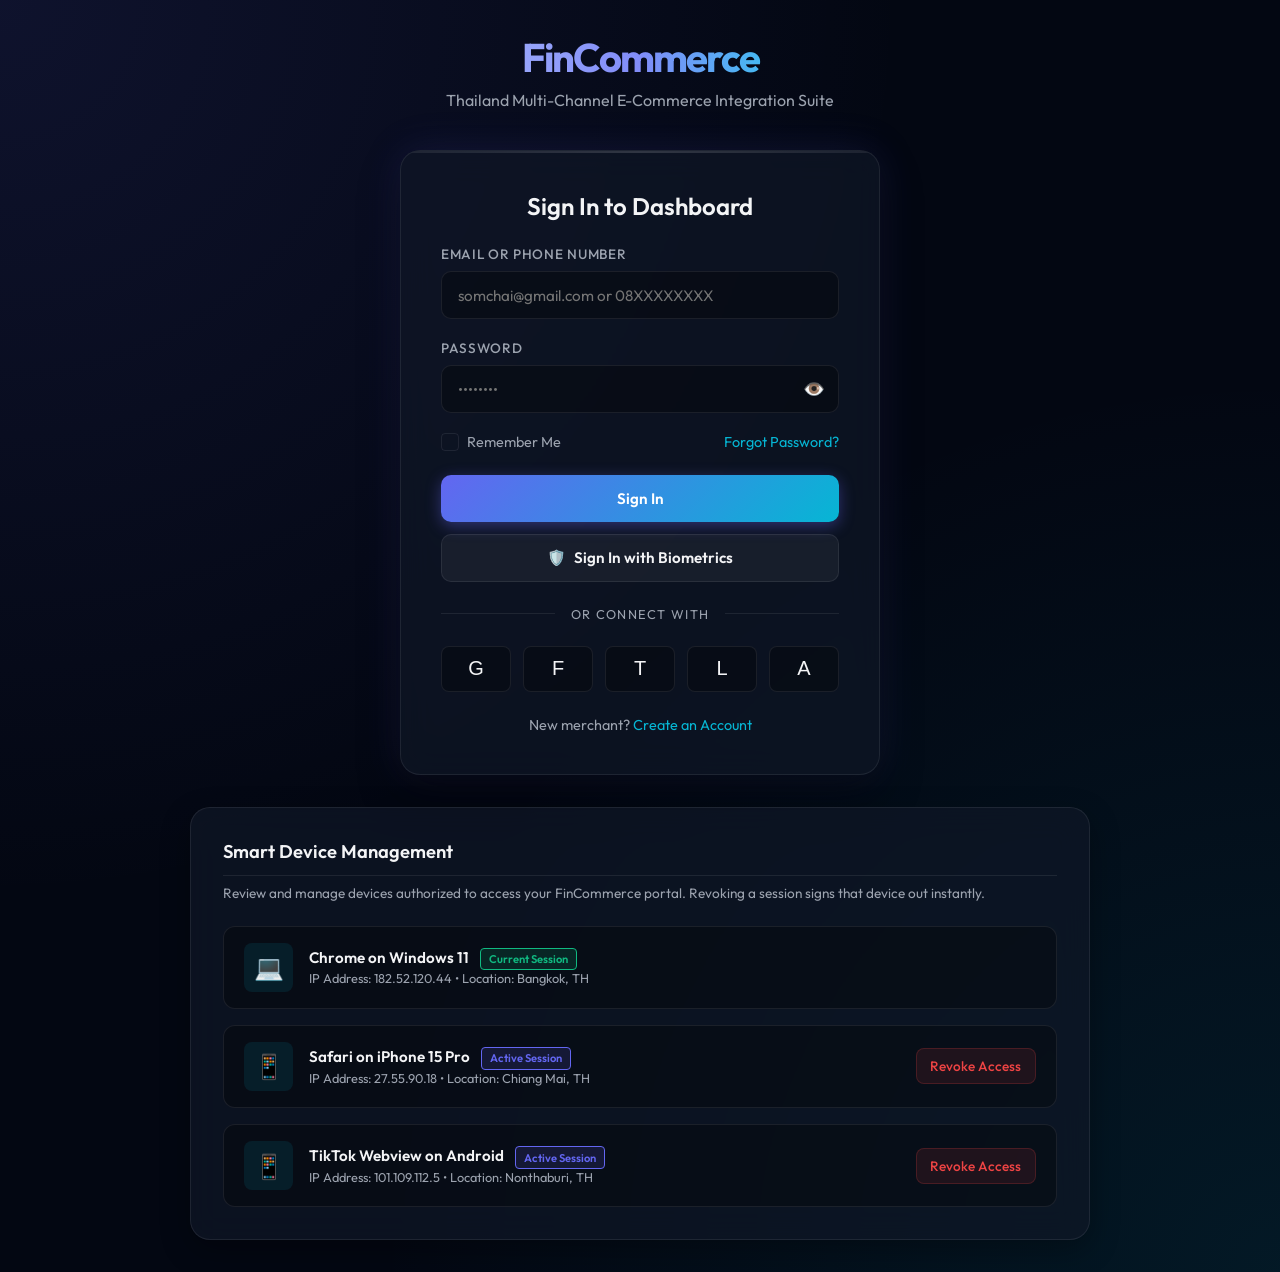
==== web/index.html @ 7d3f32c2 "Initial commit: Documents, mockups, and FastAPI core structure" ====
<!DOCTYPE html>
<html lang="en">
<head>
  <meta charset="UTF-8">
  <meta name="viewport" content="width=device-width, initial-scale=1.0">
  <meta name="description" content="Access the centralized merchant console for Lazada, Shopee, and TikTok Shop Thailand. Sync inventory, adjust pricing, and print invoices instantly.">
  <title>Login | FinCommerce - Multi-Channel Thailand E-Commerce Merchant SaaS</title>
  
  <link rel="stylesheet" href="styles.css">
</head>
<body>

  <!-- Header Section -->
  <header>
    <h1>FinCommerce</h1>
    <p>Thailand Multi-Channel E-Commerce Integration Suite</p>
  </header>

  <!-- Main Login & Dashboard Console Containers -->
  <main class="main-container">
    
    <!-- Primary Authentication Card -->
    <section class="glass-card" id="auth-card">
      
      <!-- Panel 1: Login Form -->
      <div id="login-panel" class="view-panel active">
        <h2 class="card-title">Sign In to Dashboard</h2>
        
        <form id="login-form">
          
          <!-- Identity Input (Email / Phone) -->
          <div class="form-group">
            <label for="identity" class="form-label">Email or Phone Number</label>
            <div class="input-wrapper">
              <input type="text" id="identity" class="form-input" placeholder="somchai@gmail.com or 08XXXXXXXX" required>
            </div>
            <span id="identity-error" class="feedback-msg"></span>
          </div>

          <!-- Password Input -->
          <div class="form-group">
            <label for="password" class="form-label">Password</label>
            <div class="input-wrapper">
              <input type="password" id="password" class="form-input" placeholder="••••••••" required>
              <button type="button" id="password-toggle" class="input-icon-btn" title="Toggle password visibility">
                <span id="password-toggle-icon">👁️</span>
              </button>
            </div>
          </div>

          <!-- Failed Attempt / Captcha Triggers -->
          <div class="captcha-container" id="captcha-sec">
            <span style="font-size: 0.8rem; color: var(--color-warning);">Verify security:</span>
            <label class="checkbox-container" style="font-size: 0.85rem;">
              <input type="checkbox" id="captcha-checkbox">
              <span class="checkmark"></span>
              I am not a robot
            </label>
          </div>

          <!-- Remember Me & Forgot Password -->
          <div class="form-footer">
            <label class="checkbox-container">
              <input type="checkbox" id="remember-me">
              <span class="checkmark"></span>
              Remember Me
            </label>
            <a href="#" class="forgot-link" id="btn-forgot" onclick="alert('Forgot Username/Password Flow:\nSelf-service recovery will verify your registration details, then dispatch an activation link to your email or an SMS verification code.')">Forgot Password?</a>
          </div>

          <!-- Sign In Actions -->
          <button type="submit" id="login-btn" class="btn btn-primary">Sign In</button>
          
          <button type="button" id="biometric-btn" class="btn btn-secondary">
            <span>🛡️</span> Sign In with Biometrics
          </button>
        </form>

        <div class="divider">Or Connect With</div>

        <!-- Social Sign Ins (Desktop & Mobile optimized) -->
        <div class="social-grid extended">
          <button type="button" class="social-btn google" onclick="alert('Redirecting to Google Sign-In secure gateway...')" title="Login with Google">G</button>
          <button type="button" class="social-btn facebook" onclick="alert('Redirecting to Facebook OAuth secure gateway...')" title="Login with Facebook">F</button>
          <button type="button" class="social-btn tiktok" onclick="alert('Redirecting to TikTok Partner secure gateway...')" title="Login with TikTok">T</button>
          <button type="button" class="social-btn line" onclick="alert('Redirecting to LINE Login API...')" title="Login with LINE">L</button>
          <button type="button" class="social-btn apple" onclick="alert('Redirecting to Sign In with Apple authorization...')" title="Login with Apple">A</button>
        </div>

        <p style="text-align: center; font-size: 0.9rem; color: var(--color-text-muted);">
          New merchant? <a href="register.html" class="forgot-link">Create an Account</a>
        </p>
      </div>

      <!-- Panel 2: Two-Step Verification View (Triggered dynamically) -->
      <div id="mfa-panel" class="view-panel">
        <h2 class="card-title">2-Step Verification</h2>
        <p style="text-align: center; font-size: 0.85rem; color: var(--color-text-muted); margin-bottom: 1rem;">
          Enter the 6-digit verification code sent to your device.
        </p>

        <form id="mfa-form">
          <div class="otp-container">
            <input type="text" maxlength="1" class="otp-input" pattern="[0-9]" inputmode="numeric" required>
            <input type="text" maxlength="1" class="otp-input" pattern="[0-9]" inputmode="numeric" required>
            <input type="text" maxlength="1" class="otp-input" pattern="[0-9]" inputmode="numeric" required>
            <input type="text" maxlength="1" class="otp-input" pattern="[0-9]" inputmode="numeric" required>
            <input type="text" maxlength="1" class="otp-input" pattern="[0-9]" inputmode="numeric" required>
            <input type="text" maxlength="1" class="otp-input" pattern="[0-9]" inputmode="numeric" required>
          </div>

          <div style="text-align: center; margin-bottom: 1.5rem; font-size: 0.9rem;">
            <span id="mfa-timer" style="color: var(--color-secondary); font-weight: 500;">01:00</span>
          </div>

          <button type="button" id="resend-otp" class="btn btn-secondary" style="margin-bottom: 0.5rem;" disabled>Resend Code</button>
          <button type="button" class="btn btn-primary" onclick="alert('Verification code bypass logic:\nPlease complete all 6 inputs to automatically verify.')">Verify Code</button>
        </form>
      </div>

    </section>

    <!-- Smart Device Management Console Card -->
    <section class="device-manager-card" id="device-console">
      <h3 style="font-size: 1.15rem; font-weight: 600; border-bottom: 1px solid var(--glass-border); padding-bottom: 0.75rem;">
        Smart Device Management
      </h3>
      <p style="font-size: 0.85rem; color: var(--color-text-muted); margin-top: 0.5rem;">
        Review and manage devices authorized to access your FinCommerce portal. Revoking a session signs that device out instantly.
      </p>

      <!-- Active sessions rendering node -->
      <div class="device-list" id="active-device-list">
        <!-- Javascript renders sessions here -->
      </div>
    </section>

  </main>

  <!-- Script Injection -->
  <script src="app.js"></script>
</body>
</html>
---- web/styles.css ----
@import url('https://fonts.googleapis.com/css2?family=Outfit:wght@300;400;500;600;700&display=swap');

:root {
  --bg-primary: #030712;
  --bg-secondary: #0b0f19;
  --glass-bg: rgba(17, 24, 39, 0.7);
  --glass-border: rgba(255, 255, 255, 0.08);
  --glow-primary: rgba(99, 102, 241, 0.15);
  
  --color-primary: #6366f1; /* Indigo */
  --color-primary-hover: #4f46e5;
  --color-secondary: #06b6d4; /* Cyan */
  --color-success: #10b981; /* Emerald */
  --color-error: #ef4444; /* Rose */
  --color-warning: #f59e0b; /* Amber */
  --color-text-main: #f3f4f6;
  --color-text-muted: #9ca3af;
  
  --transition-smooth: all 0.3s cubic-bezier(0.4, 0, 0.2, 1);
}

* {
  box-sizing: border-box;
  margin: 0;
  padding: 0;
}

body {
  font-family: 'Outfit', sans-serif;
  background-color: var(--bg-primary);
  background-image: 
    radial-gradient(at 0% 0%, rgba(99, 102, 241, 0.12) 0px, transparent 50%),
    radial-gradient(at 100% 100%, rgba(6, 182, 212, 0.1) 0px, transparent 50%);
  color: var(--color-text-main);
  min-height: 100vh;
  display: flex;
  flex-direction: column;
  align-items: center;
  justify-content: flex-start;
  padding: 2rem 1rem;
  overflow-x: hidden;
}

/* Scrollbar styling */
::-webkit-scrollbar {
  width: 6px;
}
::-webkit-scrollbar-track {
  background: var(--bg-primary);
}
::-webkit-scrollbar-thumb {
  background: var(--glass-border);
  border-radius: 4px;
}
::-webkit-scrollbar-thumb:hover {
  background: var(--color-primary);
}

header {
  margin-bottom: 2.5rem;
  text-align: center;
  animation: fadeInDown 0.8s ease;
}

header h1 {
  font-size: 2.5rem;
  font-weight: 700;
  letter-spacing: -0.05em;
  background: linear-gradient(to right, #a5b4fc, #818cf8, #22d3ee);
  -webkit-background-clip: text;
  -webkit-text-fill-color: transparent;
  display: flex;
  align-items: center;
  justify-content: center;
  gap: 0.5rem;
}

header p {
  color: var(--color-text-muted);
  font-size: 1rem;
  margin-top: 0.5rem;
}

.main-container {
  display: flex;
  flex-direction: column;
  align-items: center;
  width: 100%;
  max-width: 900px;
  gap: 2rem;
  animation: fadeInUp 0.8s ease;
}

/* Glass Card */
.glass-card {
  background: var(--glass-bg);
  backdrop-filter: blur(16px);
  -webkit-backdrop-filter: blur(16px);
  border: 1px solid var(--glass-border);
  border-radius: 20px;
  padding: 2.5rem;
  width: 100%;
  max-width: 480px;
  box-shadow: 0 20px 40px rgba(0, 0, 0, 0.4), 
              0 0 40px var(--glow-primary);
  position: relative;
  overflow: hidden;
}

.glass-card::before {
  content: '';
  position: absolute;
  top: 0;
  left: -50%;
  width: 200%;
  height: 2px;
  background: linear-gradient(90deg, transparent, rgba(255, 255, 255, 0.15), transparent);
  animation: wave 4s infinite linear;
}

.card-title {
  font-size: 1.5rem;
  font-weight: 600;
  margin-bottom: 1.5rem;
  text-align: center;
}

/* Form inputs */
.form-group {
  margin-bottom: 1.25rem;
  position: relative;
}

.form-label {
  display: block;
  font-size: 0.85rem;
  font-weight: 500;
  color: var(--color-text-muted);
  margin-bottom: 0.5rem;
  text-transform: uppercase;
  letter-spacing: 0.05em;
}

.input-wrapper {
  position: relative;
  display: flex;
  align-items: center;
}

.form-input {
  width: 100%;
  background: rgba(0, 0, 0, 0.3);
  border: 1px solid var(--glass-border);
  border-radius: 10px;
  padding: 0.85rem 1rem;
  color: var(--color-text-main);
  font-family: inherit;
  font-size: 0.95rem;
  transition: var(--transition-smooth);
}

.form-input:focus {
  outline: none;
  border-color: var(--color-primary);
  box-shadow: 0 0 10px rgba(99, 102, 241, 0.25);
  background: rgba(0, 0, 0, 0.5);
}

/* Password Toggle Icon */
.input-icon-btn {
  position: absolute;
  right: 0.85rem;
  background: none;
  border: none;
  color: var(--color-text-muted);
  cursor: pointer;
  display: flex;
  align-items: center;
  font-size: 1.1rem;
  transition: var(--transition-smooth);
}

.input-icon-btn:hover {
  color: var(--color-text-main);
}

/* Input feedback states */
.feedback-msg {
  font-size: 0.75rem;
  margin-top: 0.35rem;
  display: none;
  animation: fadeIn 0.3s ease;
}

.feedback-msg.error {
  color: var(--color-error);
  display: block;
}

.feedback-msg.success {
  color: var(--color-success);
  display: block;
}

.feedback-msg.warning {
  color: var(--color-warning);
  display: block;
}

/* Remember me & Forgot layout */
.form-footer {
  display: flex;
  align-items: center;
  justify-content: space-between;
  margin-top: 1.25rem;
  margin-bottom: 1.5rem;
  font-size: 0.9rem;
}

.checkbox-container {
  display: flex;
  align-items: center;
  cursor: pointer;
  color: var(--color-text-muted);
  user-select: none;
}

.checkbox-container input {
  display: none;
}

.checkmark {
  width: 18px;
  height: 18px;
  border: 1.5px solid var(--glass-border);
  border-radius: 4px;
  margin-right: 0.5rem;
  display: inline-block;
  position: relative;
  transition: var(--transition-smooth);
}

.checkbox-container:hover input ~ .checkmark {
  border-color: var(--color-primary);
}

.checkbox-container input:checked ~ .checkmark {
  background-color: var(--color-primary);
  border-color: var(--color-primary);
}

.checkmark::after {
  content: "";
  position: absolute;
  display: none;
  left: 6px;
  top: 2px;
  width: 4px;
  height: 9px;
  border: solid white;
  border-width: 0 2px 2px 0;
  transform: rotate(45deg);
}

.checkbox-container input:checked ~ .checkmark::after {
  display: block;
}

.forgot-link {
  color: var(--color-secondary);
  text-decoration: none;
  transition: var(--transition-smooth);
}

.forgot-link:hover {
  color: #22d3ee;
  text-shadow: 0 0 8px rgba(34, 211, 238, 0.4);
}

/* Buttons */
.btn {
  width: 100%;
  padding: 0.85rem 1.5rem;
  border-radius: 10px;
  font-family: inherit;
  font-size: 0.95rem;
  font-weight: 600;
  cursor: pointer;
  transition: var(--transition-smooth);
  display: flex;
  align-items: center;
  justify-content: center;
  gap: 0.5rem;
  border: none;
}

.btn-primary {
  background: linear-gradient(135deg, var(--color-primary), var(--color-secondary));
  color: #fff;
  box-shadow: 0 4px 15px rgba(99, 102, 241, 0.4);
}

.btn-primary:hover {
  transform: translateY(-2px);
  box-shadow: 0 6px 20px rgba(99, 102, 241, 0.6);
}

.btn-primary:active {
  transform: translateY(0);
}

.btn-primary:disabled {
  background: #374151;
  color: #6b7280;
  cursor: not-allowed;
  box-shadow: none;
  transform: none;
}

.btn-secondary {
  background: rgba(255, 255, 255, 0.05);
  border: 1px solid var(--glass-border);
  color: var(--color-text-main);
  margin-top: 0.75rem;
}

.btn-secondary:hover {
  background: rgba(255, 255, 255, 0.1);
  border-color: var(--color-text-muted);
}

/* Dividers */
.divider {
  display: flex;
  align-items: center;
  margin: 1.5rem 0;
  color: var(--color-text-muted);
  font-size: 0.8rem;
  text-transform: uppercase;
  letter-spacing: 0.1em;
}

.divider::before, .divider::after {
  content: '';
  flex: 1;
  height: 1px;
  background: var(--glass-border);
}

.divider::before {
  margin-right: 1rem;
}

.divider::after {
  margin-left: 1rem;
}

/* Social Buttons Grid */
.social-grid {
  display: grid;
  grid-template-columns: repeat(3, 1fr);
  gap: 0.75rem;
  margin-bottom: 1.5rem;
}

.social-grid.extended {
  grid-template-columns: repeat(5, 1fr);
}

.social-btn {
  background: rgba(0, 0, 0, 0.3);
  border: 1px solid var(--glass-border);
  border-radius: 8px;
  padding: 0.65rem;
  cursor: pointer;
  transition: var(--transition-smooth);
  display: flex;
  align-items: center;
  justify-content: center;
  font-size: 1.25rem;
  color: var(--color-text-main);
}

.social-btn:hover {
  background: rgba(255, 255, 255, 0.08);
  border-color: var(--color-primary);
  transform: translateY(-2px);
}

/* Brand specific styling for fun */
.social-btn.facebook:hover { color: #1877f2; border-color: #1877f2; }
.social-btn.google:hover { color: #ea4335; border-color: #ea4335; }
.social-btn.tiktok:hover { color: #ff0050; border-color: #ff0050; }
.social-btn.line:hover { color: #06c755; border-color: #06c755; }
.social-btn.apple:hover { color: #fff; border-color: #fff; }

/* View Management (Login <=> OTP Verification screen toggling) */
.view-panel {
  display: none;
}

.view-panel.active {
  display: block;
  animation: fadeIn 0.4s ease;
}

/* OTP Digits input grid */
.otp-container {
  display: flex;
  justify-content: space-between;
  gap: 0.5rem;
  margin: 1.5rem 0;
}

.otp-input {
  width: 50px;
  height: 55px;
  background: rgba(0, 0, 0, 0.4);
  border: 1.5px solid var(--glass-border);
  border-radius: 10px;
  text-align: center;
  font-size: 1.5rem;
  font-weight: 600;
  color: #fff;
  transition: var(--transition-smooth);
}

.otp-input:focus {
  outline: none;
  border-color: var(--color-secondary);
  box-shadow: 0 0 10px rgba(6, 182, 212, 0.3);
}

/* Smart Device Session Manager Console */
.device-manager-card {
  width: 100%;
  max-width: 900px;
  background: var(--glass-bg);
  backdrop-filter: blur(16px);
  -webkit-backdrop-filter: blur(16px);
  border: 1px solid var(--glass-border);
  border-radius: 20px;
  padding: 2rem;
  box-shadow: 0 10px 30px rgba(0, 0, 0, 0.3);
}

.device-list {
  display: grid;
  grid-template-columns: 1fr;
  gap: 1rem;
  margin-top: 1.5rem;
}

.device-item {
  display: flex;
  justify-content: space-between;
  align-items: center;
  padding: 1rem 1.25rem;
  background: rgba(0, 0, 0, 0.3);
  border: 1px solid var(--glass-border);
  border-radius: 12px;
  transition: var(--transition-smooth);
}

.device-item:hover {
  border-color: rgba(255, 255, 255, 0.15);
  background: rgba(0, 0, 0, 0.4);
}

.device-details {
  display: flex;
  align-items: center;
  gap: 1rem;
}

.device-icon {
  font-size: 1.5rem;
  color: var(--color-secondary);
  background: rgba(6, 182, 212, 0.1);
  padding: 0.6rem;
  border-radius: 8px;
}

.device-info h4 {
  font-size: 0.95rem;
  font-weight: 600;
}

.device-info p {
  font-size: 0.8rem;
  color: var(--color-text-muted);
}

.status-badge {
  display: inline-block;
  padding: 0.2rem 0.5rem;
  font-size: 0.7rem;
  border-radius: 4px;
  font-weight: 600;
  margin-left: 0.5rem;
}

.status-badge.current {
  background: rgba(16, 185, 129, 0.15);
  color: var(--color-success);
  border: 1px solid var(--color-success);
}

.status-badge.remote {
  background: rgba(99, 102, 241, 0.15);
  color: var(--color-primary);
  border: 1px solid var(--color-primary);
}

.revoke-btn {
  background: rgba(239, 68, 68, 0.1);
  color: var(--color-error);
  border: 1px solid rgba(239, 68, 68, 0.2);
  padding: 0.5rem 0.85rem;
  border-radius: 8px;
  cursor: pointer;
  font-size: 0.85rem;
  font-weight: 500;
  font-family: inherit;
  transition: var(--transition-smooth);
}

.revoke-btn:hover {
  background: var(--color-error);
  color: #fff;
  box-shadow: 0 4px 10px rgba(239, 68, 68, 0.3);
}

/* Captcha Trigger Panel */
.captcha-container {
  display: none;
  background: rgba(0, 0, 0, 0.4);
  border: 1.5px solid var(--color-warning);
  border-radius: 10px;
  padding: 1rem;
  margin-bottom: 1.25rem;
  align-items: center;
  justify-content: space-between;
  animation: shake 0.4s ease;
}

.captcha-container.active {
  display: flex;
}

/* Keyframe Animations */
@keyframes fadeIn {
  from { opacity: 0; transform: translateY(5px); }
  to { opacity: 1; transform: translateY(0); }
}

@keyframes fadeInUp {
  from { opacity: 0; transform: translateY(20px); }
  to { opacity: 1; transform: translateY(0); }
}

@keyframes fadeInDown {
  from { opacity: 0; transform: translateY(-20px); }
  to { opacity: 1; transform: translateY(0); }
}

@keyframes wave {
  0% { left: -100%; }
  100% { left: 100%; }
}

@keyframes shake {
  0%, 100% { transform: translateX(0); }
  25% { transform: translateX(-5px); }
  75% { transform: translateX(5px); }
}

/* Media Queries for Mobile Responsive UI/UX (Android / iOS Viewports) */
@media (max-width: 600px) {
  body {
    padding: 1rem 0.5rem;
  }
  
  header {
    margin-bottom: 1.5rem;
  }
  
  header h1 {
    font-size: 2rem;
  }
  
  .glass-card {
    padding: 1.5rem;
    border-radius: 16px;
    box-shadow: 0 10px 25px rgba(0, 0, 0, 0.3);
  }
  
  .card-title {
    font-size: 1.25rem;
    margin-bottom: 1.25rem;
  }
  
  .social-grid {
    gap: 0.5rem;
  }
  
  .social-btn {
    padding: 0.5rem;
    font-size: 1.1rem;
  }
  
  .device-manager-card {
    padding: 1.25rem;
    border-radius: 16px;
  }
  
  .device-item {
    flex-direction: column;
    align-items: flex-start;
    gap: 1rem;
    padding: 0.85rem;
  }
  
  .revoke-btn {
    width: 100%;
    text-align: center;
  }
  
  .otp-input {
    width: 40px;
    height: 48px;
    font-size: 1.25rem;
  }
}
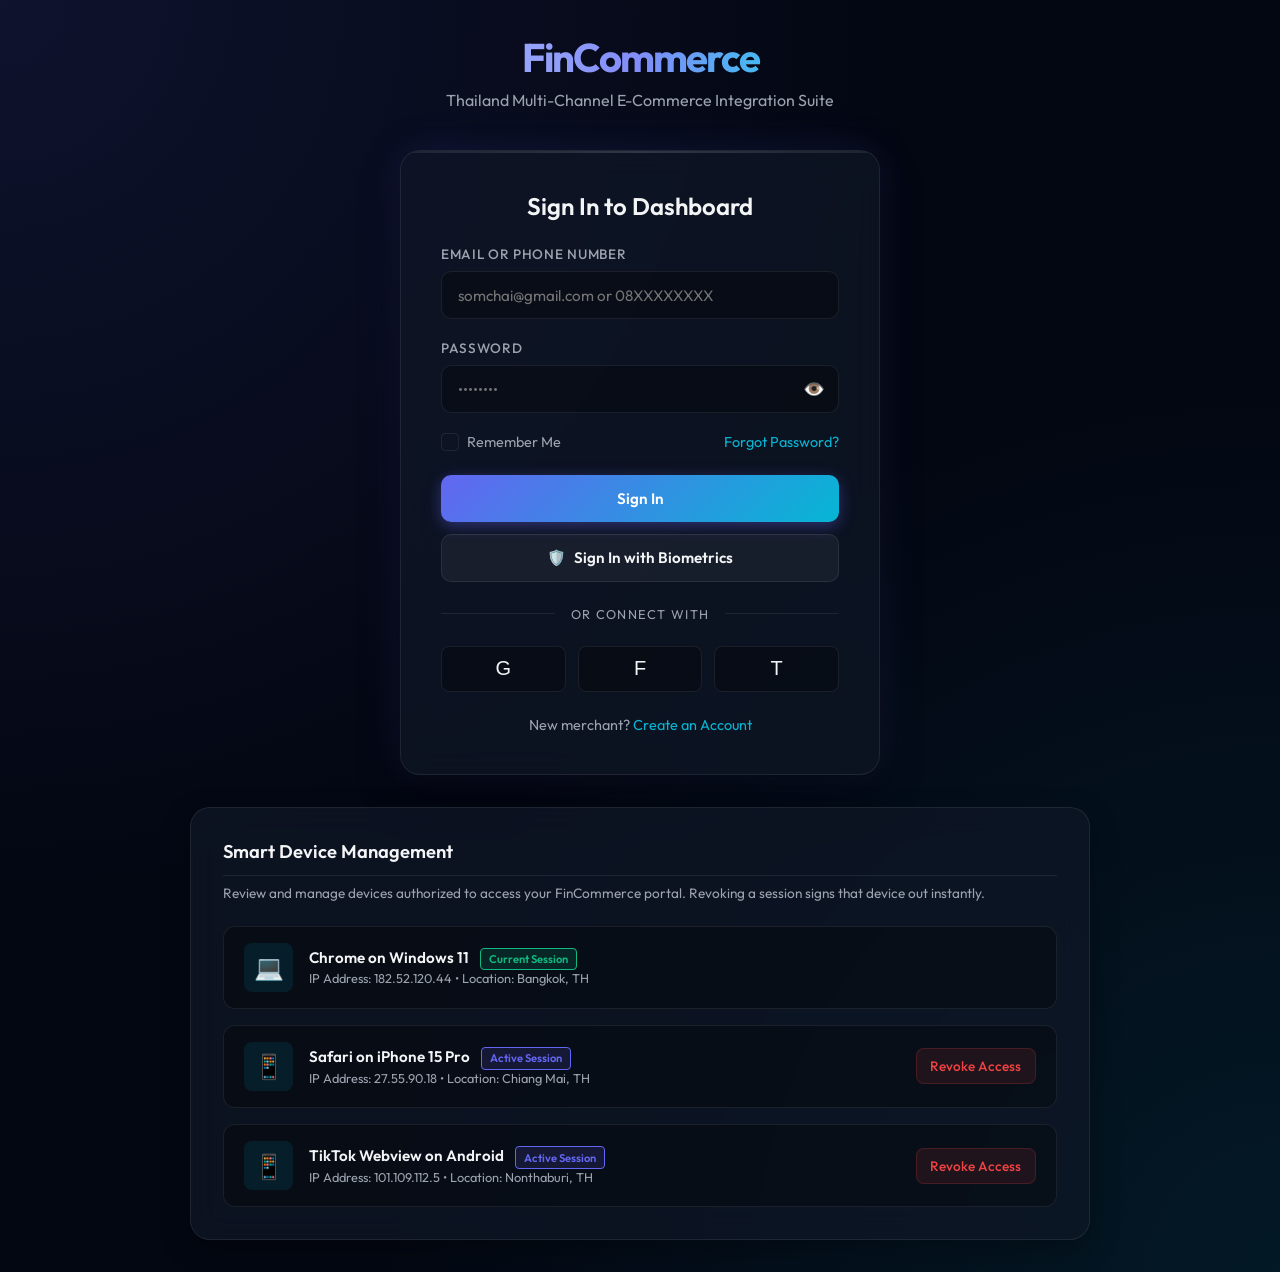
==== commit abf3ff4b: "Refine login and registration pages to support Google, Facebook, TikTok social logins with auto-subm" ====
--- a/web/index.html
+++ b/web/index.html
@@ -26,6 +26,11 @@
       <div id="login-panel" class="view-panel active">
         <h2 class="card-title">Sign In to Dashboard</h2>
         
+        <!-- Social Login Connected State Badge -->
+        <div id="social-profile-badge" style="display: none;">
+          <!-- Rendered dynamically on successful Social Auth callback -->
+        </div>
+        
         <form id="login-form">
           
           <!-- Identity Input (Email / Phone) -->
@@ -65,7 +70,7 @@
               <span class="checkmark"></span>
               Remember Me
             </label>
-            <a href="#" class="forgot-link" id="btn-forgot" onclick="alert('Forgot Username/Password Flow:\nSelf-service recovery will verify your registration details, then dispatch an activation link to your email or an SMS verification code.')">Forgot Password?</a>
+            <a class="forgot-link" id="btn-forgot-trigger">Forgot Password?</a>
           </div>
 
           <!-- Sign In Actions -->
@@ -78,16 +83,14 @@
 
         <div class="divider">Or Connect With</div>
 
-        <!-- Social Sign Ins (Desktop & Mobile optimized) -->
-        <div class="social-grid extended">
-          <button type="button" class="social-btn google" onclick="alert('Redirecting to Google Sign-In secure gateway...')" title="Login with Google">G</button>
-          <button type="button" class="social-btn facebook" onclick="alert('Redirecting to Facebook OAuth secure gateway...')" title="Login with Facebook">F</button>
-          <button type="button" class="social-btn tiktok" onclick="alert('Redirecting to TikTok Partner secure gateway...')" title="Login with TikTok">T</button>
-          <button type="button" class="social-btn line" onclick="alert('Redirecting to LINE Login API...')" title="Login with LINE">L</button>
-          <button type="button" class="social-btn apple" onclick="alert('Redirecting to Sign In with Apple authorization...')" title="Login with Apple">A</button>
-        </div>
-
-        <p style="text-align: center; font-size: 0.9rem; color: var(--color-text-muted);">
+        <!-- Social Sign Ins (Interactive Google, Facebook, TikTok Popups) -->
+        <div class="social-grid">
+          <button type="button" class="social-btn google" data-provider="google" title="Login with Google">G</button>
+          <button type="button" class="social-btn facebook" data-provider="facebook" title="Login with Facebook">F</button>
+          <button type="button" class="social-btn tiktok" data-provider="tiktok" title="Login with TikTok">T</button>
+        </div>
+
+        <p style="text-align: center; font-size: 0.9rem; color: var(--color-text-muted); margin-top: 1.5rem;">
           New merchant? <a href="register.html" class="forgot-link">Create an Account</a>
         </p>
       </div>
@@ -137,6 +140,77 @@
 
   </main>
 
+  <!-- Forgot Username & Password Self-Service Recovery Modal Overlay -->
+  <div class="modal-overlay" id="recovery-modal">
+    <div class="modal-content">
+      <button class="modal-close-btn" id="recovery-modal-close" title="Close dialog">&times;</button>
+      <h3 style="font-size: 1.25rem; margin-bottom: 1rem;">Account Recovery Center</h3>
+      
+      <!-- Nav tabs for recovery modes -->
+      <div class="tab-nav">
+        <button class="tab-btn active" id="tab-btn-email">Email Link Recovery</button>
+        <button class="tab-btn" id="tab-btn-sms">SMS OTP Recovery</button>
+      </div>
+
+      <!-- Recovery Panel 1: Email Link -->
+      <div class="modal-panel active" id="panel-email-recovery">
+        <p style="font-size: 0.85rem; color: var(--color-text-muted); margin-bottom: 1rem;">
+          Provide your registered merchant email address. We will email a secure, single-use login recovery link.
+        </p>
+        <form id="email-recovery-form">
+          <div class="form-group">
+            <label for="recovery-email-input" class="form-label">Email Address</label>
+            <input type="email" id="recovery-email-input" class="form-input" placeholder="somchai@gmail.com" required>
+          </div>
+          <button type="submit" class="btn btn-primary">Dispatch Recovery Link</button>
+        </form>
+      </div>
+
+      <!-- Recovery Panel 2: SMS OTP -->
+      <div class="modal-panel" id="panel-sms-recovery">
+        <p style="font-size: 0.85rem; color: var(--color-text-muted); margin-bottom: 1rem;">
+          Provide your registered Thailand mobile phone number. We will dispatch a 6-digit verification code.
+        </p>
+        
+        <!-- Sub-Step 1: Request OTP -->
+        <div id="sms-step-request">
+          <form id="sms-recovery-request-form">
+            <div class="form-group">
+              <label for="recovery-phone-input" class="form-label">Mobile Number</label>
+              <input type="tel" id="recovery-phone-input" class="form-input" placeholder="08XXXXXXXX" required>
+            </div>
+            <button type="submit" class="btn btn-primary">Send OTP Code</button>
+          </form>
+        </div>
+
+        <!-- Sub-Step 2: Enter OTP & Verify (Hidden initially) -->
+        <div id="sms-step-verify" style="display: none;">
+          <form id="sms-recovery-verify-form">
+            <div class="form-group">
+              <label for="recovery-otp-code" class="form-label">Enter 6-digit Code</label>
+              <input type="text" id="recovery-otp-code" class="form-input" placeholder="123456" maxlength="6" pattern="[0-9]{6}" required>
+            </div>
+            <button type="submit" class="btn btn-primary">Verify Code</button>
+          </form>
+        </div>
+
+        <!-- Sub-Step 3: Reset Password (Hidden initially) -->
+        <div id="sms-step-reset" style="display: none;">
+          <form id="sms-recovery-reset-form">
+            <div class="form-group">
+              <label for="recovery-new-password" class="form-label">Enter New Password</label>
+              <input type="password" id="recovery-new-password" class="form-input" placeholder="••••••••" required>
+              <span id="rec-pwd-strength-msg" class="feedback-msg"></span>
+              <span id="rec-pwd-leak-msg" class="feedback-msg"></span>
+            </div>
+            <button type="submit" class="btn btn-primary">Reset Password</button>
+          </form>
+        </div>
+
+      </div>
+    </div>
+  </div>
+
   <!-- Script Injection -->
   <script src="app.js"></script>
 </body>
--- a/web/styles.css
+++ b/web/styles.css
@@ -166,7 +166,7 @@
   background: rgba(0, 0, 0, 0.5);
 }
 
-/* Password Toggle Icon */
+/* Password Visibility Toggle */
 .input-icon-btn {
   position: absolute;
   right: 0.85rem;
@@ -182,6 +182,27 @@
 
 .input-icon-btn:hover {
   color: var(--color-text-main);
+}
+
+/* Password Strength Bar */
+.pwd-strength-container {
+  height: 4px;
+  background: rgba(255, 255, 255, 0.1);
+  border-radius: 2px;
+  margin-top: 0.5rem;
+  overflow: hidden;
+  display: none;
+}
+
+.pwd-strength-container.active {
+  display: block;
+}
+
+.pwd-strength-bar {
+  height: 100%;
+  width: 0%;
+  background-color: var(--color-error);
+  transition: var(--transition-smooth);
 }
 
 /* Input feedback states */
@@ -270,6 +291,7 @@
   color: var(--color-secondary);
   text-decoration: none;
   transition: var(--transition-smooth);
+  cursor: pointer;
 }
 
 .forgot-link:hover {
@@ -387,12 +409,48 @@
   transform: translateY(-2px);
 }
 
-/* Brand specific styling for fun */
+/* Brand specific styling */
 .social-btn.facebook:hover { color: #1877f2; border-color: #1877f2; }
 .social-btn.google:hover { color: #ea4335; border-color: #ea4335; }
 .social-btn.tiktok:hover { color: #ff0050; border-color: #ff0050; }
 .social-btn.line:hover { color: #06c755; border-color: #06c755; }
 .social-btn.apple:hover { color: #fff; border-color: #fff; }
+
+/* OAuth Logged In Profile Badge */
+.profile-badge {
+  display: flex;
+  align-items: center;
+  gap: 0.75rem;
+  background: rgba(255, 255, 255, 0.05);
+  border: 1px solid var(--glass-border);
+  border-radius: 12px;
+  padding: 0.75rem 1rem;
+  margin-bottom: 1.5rem;
+  animation: fadeIn 0.4s ease;
+}
+
+.profile-badge-avatar {
+  width: 36px;
+  height: 36px;
+  border-radius: 50%;
+  background: var(--color-primary);
+  color: white;
+  display: flex;
+  align-items: center;
+  justify-content: center;
+  font-weight: 600;
+  font-size: 1.1rem;
+}
+
+.profile-badge-info h4 {
+  font-size: 0.9rem;
+  font-weight: 600;
+}
+
+.profile-badge-info p {
+  font-size: 0.75rem;
+  color: var(--color-text-muted);
+}
 
 /* View Management (Login <=> OTP Verification screen toggling) */
 .view-panel {
@@ -548,6 +606,99 @@
   display: flex;
 }
 
+/* Recovery/Forgot Password Modals */
+.modal-overlay {
+  position: fixed;
+  top: 0;
+  left: 0;
+  width: 100%;
+  height: 100%;
+  background: rgba(3, 7, 18, 0.85);
+  backdrop-filter: blur(12px);
+  -webkit-backdrop-filter: blur(12px);
+  z-index: 1000;
+  display: none;
+  align-items: center;
+  justify-content: center;
+  padding: 1rem;
+  animation: fadeIn 0.3s ease;
+}
+
+.modal-overlay.active {
+  display: flex;
+}
+
+.modal-content {
+  background: var(--glass-bg);
+  border: 1px solid var(--glass-border);
+  box-shadow: 0 20px 40px rgba(0, 0, 0, 0.5);
+  border-radius: 20px;
+  padding: 2rem;
+  width: 100%;
+  max-width: 440px;
+  position: relative;
+}
+
+.modal-close-btn {
+  position: absolute;
+  top: 1rem;
+  right: 1.25rem;
+  background: none;
+  border: none;
+  color: var(--color-text-muted);
+  font-size: 1.5rem;
+  cursor: pointer;
+  transition: var(--transition-smooth);
+}
+
+.modal-close-btn:hover {
+  color: var(--color-text-main);
+}
+
+.tab-nav {
+  display: flex;
+  gap: 1rem;
+  margin-bottom: 1.5rem;
+  border-bottom: 1px solid var(--glass-border);
+  padding-bottom: 0.5rem;
+}
+
+.tab-btn {
+  background: none;
+  border: none;
+  color: var(--color-text-muted);
+  font-family: inherit;
+  font-size: 0.9rem;
+  font-weight: 500;
+  cursor: pointer;
+  padding-bottom: 0.5rem;
+  position: relative;
+  transition: var(--transition-smooth);
+}
+
+.tab-btn.active {
+  color: var(--color-secondary);
+}
+
+.tab-btn.active::after {
+  content: '';
+  position: absolute;
+  bottom: -1px;
+  left: 0;
+  width: 100%;
+  height: 2px;
+  background: var(--color-secondary);
+}
+
+.modal-panel {
+  display: none;
+}
+
+.modal-panel.active {
+  display: block;
+  animation: fadeIn 0.3s ease;
+}
+
 /* Keyframe Animations */
 @keyframes fadeIn {
   from { opacity: 0; transform: translateY(5px); }
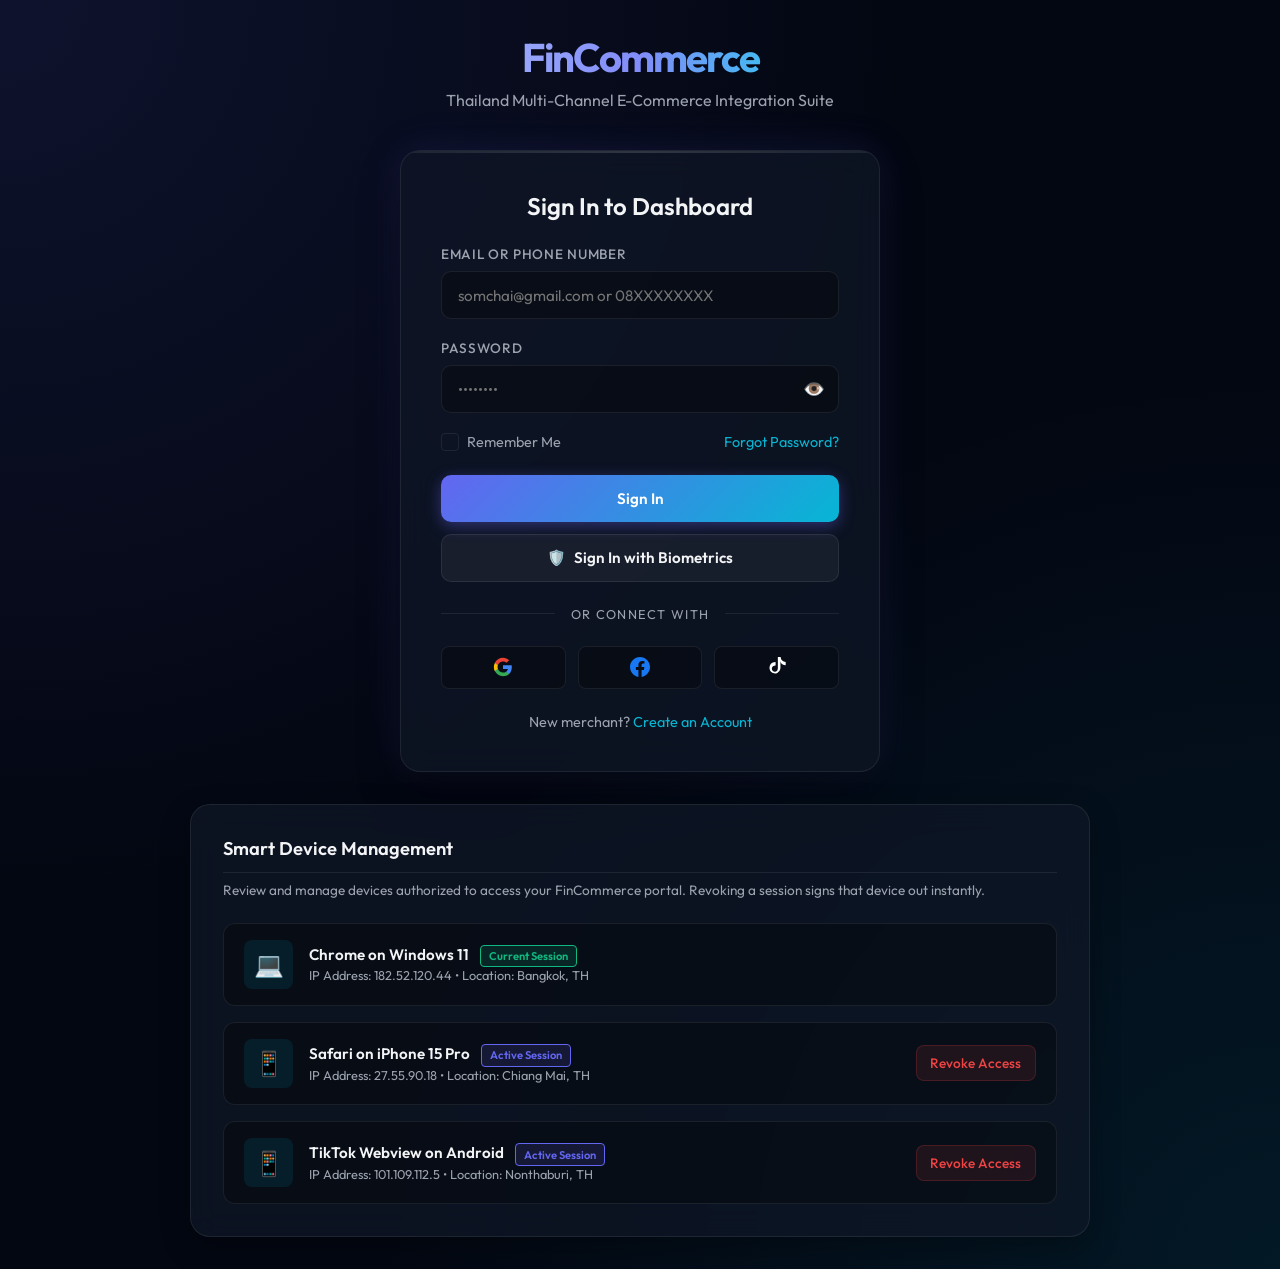
==== commit f2b956a6: "Update social buttons to use official inline SVG trademark logos for Google, Facebook, and TikTok" ====
--- a/web/index.html
+++ b/web/index.html
@@ -83,11 +83,26 @@
 
         <div class="divider">Or Connect With</div>
 
-        <!-- Social Sign Ins (Interactive Google, Facebook, TikTok Popups) -->
+        <!-- Social Sign Ins (Interactive Google, Facebook, TikTok Popups with SVGs) -->
         <div class="social-grid">
-          <button type="button" class="social-btn google" data-provider="google" title="Login with Google">G</button>
-          <button type="button" class="social-btn facebook" data-provider="facebook" title="Login with Facebook">F</button>
-          <button type="button" class="social-btn tiktok" data-provider="tiktok" title="Login with TikTok">T</button>
+          <button type="button" class="social-btn google" data-provider="google" title="Login with Google">
+            <svg viewBox="0 0 24 24" width="20" height="20" xmlns="http://www.w3.org/2000/svg">
+              <path d="M22.56 12.25c0-.78-.07-1.53-.2-2.25H12v4.26h5.92c-.26 1.37-1.04 2.53-2.21 3.31v2.77h3.57c2.08-1.92 3.28-4.74 3.28-8.09z" fill="#4285F4"/>
+              <path d="M12 23c2.97 0 5.46-.98 7.28-2.66l-3.57-2.77c-.98.66-2.23 1.06-3.71 1.06-2.86 0-5.29-1.93-6.16-4.53H2.18v2.84C3.99 20.53 7.7 23 12 23z" fill="#34A853"/>
+              <path d="M5.84 14.09c-.22-.66-.35-1.36-.35-2.09s.13-1.43.35-2.09V7.06H2.18C1.43 8.55 1 10.22 1 12s.43 3.45 1.18 4.94l2.85-2.22.81-.63z" fill="#FBBC05"/>
+              <path d="M12 5.38c1.62 0 3.06.56 4.21 1.64l3.15-3.15C17.45 2.09 14.97 1 12 1 7.7 1 3.99 3.47 2.18 7.06l3.66 2.84c.87-2.6 3.3-4.52 6.16-4.52z" fill="#EA4335"/>
+            </svg>
+          </button>
+          <button type="button" class="social-btn facebook" data-provider="facebook" title="Login with Facebook">
+            <svg viewBox="0 0 24 24" width="20" height="20" xmlns="http://www.w3.org/2000/svg" fill="#1877F2">
+              <path d="M24 12.073c0-6.627-5.373-12-12-12s-12 5.373-12 12c0 5.99 4.388 10.954 10.125 11.854v-8.385H7.078v-3.47h3.047V9.43c0-3.007 1.792-4.669 4.533-4.669 1.312 0 2.686.235 2.686.235v2.953H15.83c-1.491 0-1.956.925-1.956 1.874v2.25h3.328l-.532 3.47h-2.796v8.385C19.612 23.027 24 18.062 24 12.073z"/>
+            </svg>
+          </button>
+          <button type="button" class="social-btn tiktok" data-provider="tiktok" title="Login with TikTok">
+            <svg viewBox="0 0 24 24" width="20" height="20" xmlns="http://www.w3.org/2000/svg" fill="#FFFFFF">
+              <path d="M12.53.02C13.84 0 15.14.01 16.44 0c.08 1.53.63 3.09 1.75 4.17 1.12 1.11 2.7 1.62 4.24 1.79v4.03c-1.44-.07-2.88-.54-4.05-1.4-1.17-.86-1.96-2.18-2.22-3.61-.02 2.44-.01 4.88-.01 7.32 0 1.36-.27 2.77-.92 3.98-.65 1.21-1.68 2.2-2.91 2.77-1.23.57-2.65.77-3.99.57-1.34-.2-2.62-.89-3.56-1.87S3.2 15.22 3.04 13.88c-.16-1.34.02-2.76.57-3.99s1.51-2.28 2.72-2.92c1.21-.64 2.62-.91 3.98-.9v4.14c-1.07-.02-2.18.23-3.06.87-.88.64-1.42 1.7-1.46 2.8-.04 1.1.4 2.22 1.2 2.94.8.72 1.95 1.05 3.01.91 1.06-.14 2.01-.83 2.48-1.79.47-.96.55-2.09.55-3.15V.02h.1z"/>
+            </svg>
+          </button>
         </div>
 
         <p style="text-align: center; font-size: 0.9rem; color: var(--color-text-muted); margin-top: 1.5rem;">
